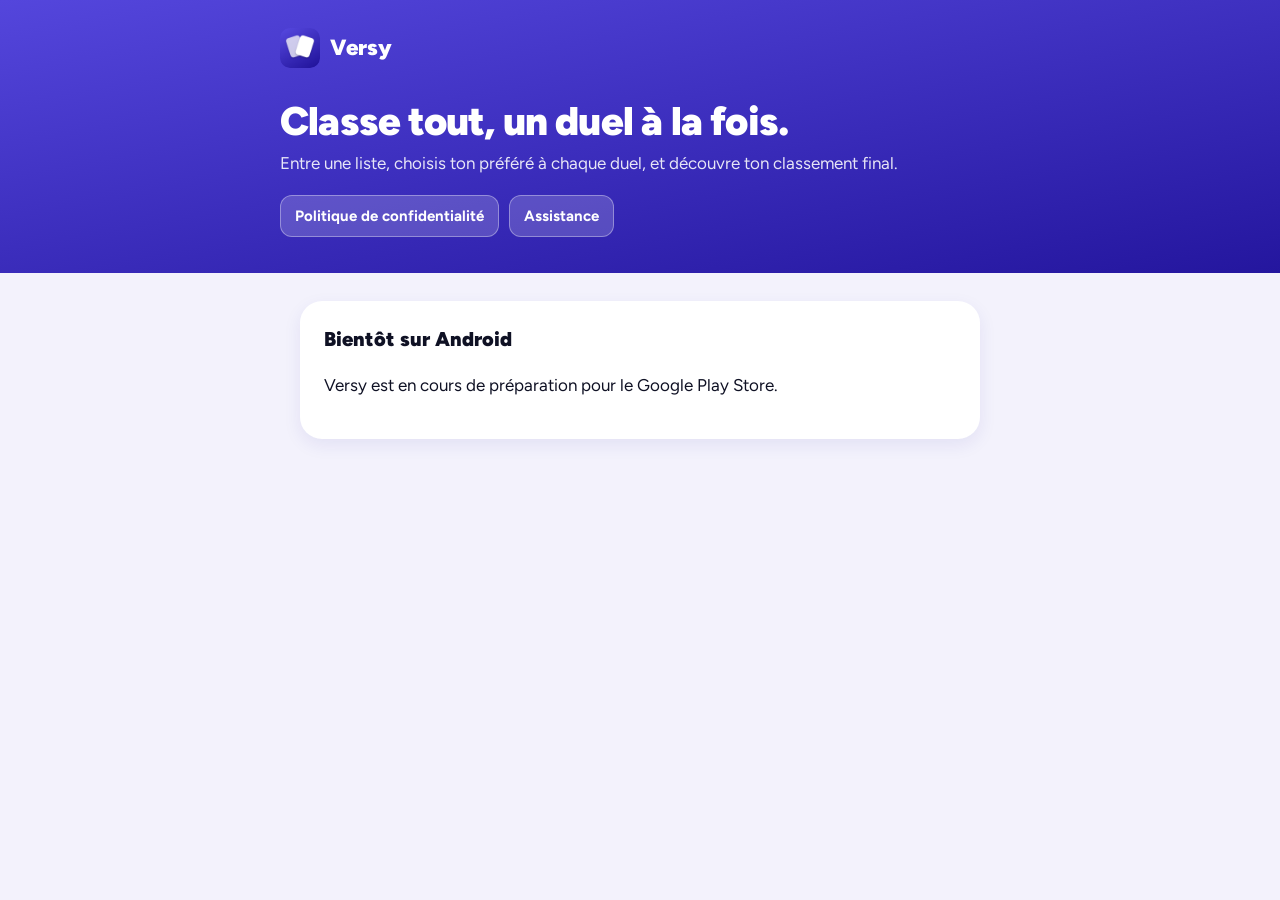
==== index.html @ 7daa331c "Site public de Versy : accueil, politique de confidentialité, assistance Co-Authored-By: Claude Opus" ====
<!doctype html>
<html lang="fr">
<head>
  <meta charset="utf-8">
  <meta name="viewport" content="width=device-width, initial-scale=1">
  <title>Versy · Classe tout, un duel à la fois</title>
  <meta name="description" content="Versy : classe n'importe quelle liste en choisissant ton préféré à chaque duel.">
  <link rel="icon" href="logo.png">
  <link rel="preconnect" href="https://fonts.googleapis.com">
  <link rel="preconnect" href="https://fonts.gstatic.com" crossorigin>
  <link rel="stylesheet" href="https://fonts.googleapis.com/css2?family=Figtree:wght@500;700;900&display=swap">
  <link rel="stylesheet" href="style.css">
</head>
<body>
  <header class="top">
    <div class="top-in">
      <a class="brand" href="./"><img src="logo.png" alt="">Versy</a>
      <h1>Classe tout, un duel à la fois.</h1>
      <p>Entre une liste, choisis ton préféré à chaque duel, et découvre ton classement final.</p>
      <nav class="links">
        <a href="confidentialite/">Politique de confidentialité</a>
        <a href="assistance/">Assistance</a>
      </nav>
    </div>
  </header>
  <main>
    <div class="card">
      <h2>Bientôt sur Android</h2>
      <p>Versy est en cours de préparation pour le Google Play Store.</p>
    </div>
  </main>
</body>
</html>
---- style.css ----
:root {
  --bg: #F3F2FC;
  --ink: #0F1124;
  --soft: #4A4E6A;
  --brand: #3524C9;
  --brand-deep: #24169E;
  --surface: #FFFFFF;
  --line: #E1DEF4;
}
* { box-sizing: border-box; }
body {
  margin: 0;
  background: var(--bg);
  color: var(--ink);
  font-family: "Figtree", system-ui, -apple-system, "Segoe UI", sans-serif;
  font-size: 17px;
  line-height: 1.6;
}
a { color: var(--brand); font-weight: 700; }
.top {
  background: linear-gradient(170deg, #5446DC, var(--brand-deep));
  color: #FFFFFF;
  padding: 28px 20px 36px;
}
.top-in, main { max-width: 720px; margin: 0 auto; }
.brand { display: inline-flex; align-items: center; gap: 10px; color: #FFFFFF; text-decoration: none; font-size: 22px; font-weight: 900; }
.brand img { width: 40px; height: 40px; border-radius: 10px; }
.top h1 { margin: 22px 0 6px; font-size: clamp(28px, 6vw, 40px); line-height: 1.15; font-weight: 900; letter-spacing: -0.02em; }
.top p { margin: 0; opacity: 0.88; }
main { padding: 28px 20px 56px; }
.card { background: var(--surface); border-radius: 22px; padding: 22px 24px; box-shadow: 0 6px 18px rgba(36, 22, 158, 0.08); margin-bottom: 18px; }
h2 { font-size: 20px; margin: 26px 0 8px; font-weight: 900; }
.card h2:first-child { margin-top: 0; }
ul { padding-left: 22px; }
li { margin: 4px 0; }
.summary { border-left: 4px solid var(--brand); }
.muted { color: var(--soft); font-size: 15px; }
nav.links { display: flex; flex-wrap: wrap; gap: 10px; margin-top: 18px; }
nav.links a { background: rgba(255, 255, 255, 0.18); border: 1px solid rgba(255, 255, 255, 0.35); color: #FFFFFF; text-decoration: none; padding: 8px 14px; border-radius: 12px; font-size: 15px; }
footer { max-width: 720px; margin: 0 auto; padding: 0 20px 40px; color: var(--soft); font-size: 14px; }
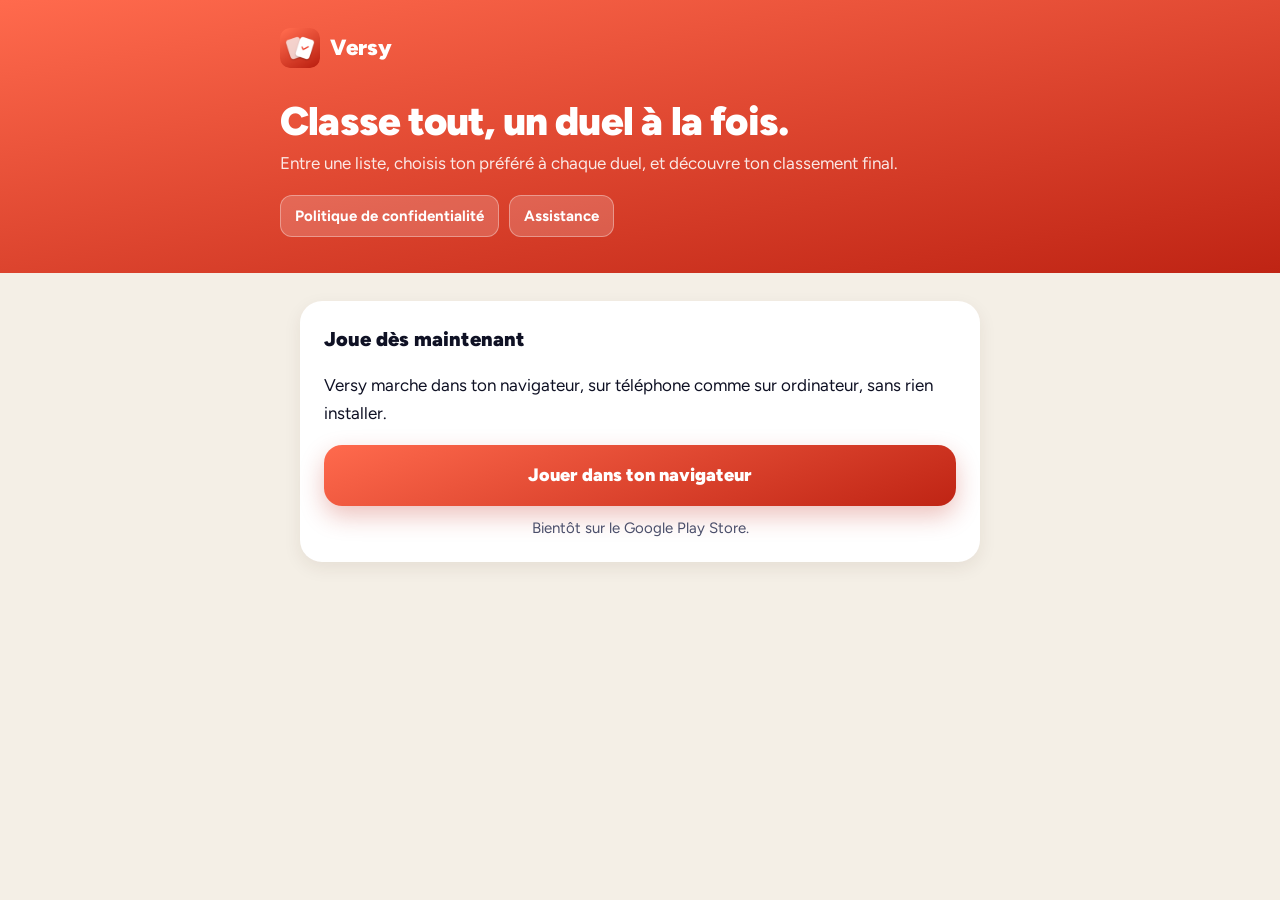
==== commit 8a5806d9: "Accueil : bouton « Jouer dans ton navigateur » vers la version web Co-Authored-By: Claude Opus 5.5 <" ====
--- a/index.html
+++ b/index.html
@@ -25,8 +25,10 @@
   </header>
   <main>
     <div class="card">
-      <h2>Bientôt sur Android</h2>
-      <p>Versy est en cours de préparation pour le Google Play Store.</p>
+      <h2>Joue dès maintenant</h2>
+      <p>Versy marche dans ton navigateur, sur téléphone comme sur ordinateur, sans rien installer.</p>
+      <a class="cta" href="/app/">Jouer dans ton navigateur</a>
+      <p class="muted">Bientôt sur le Google Play Store.</p>
     </div>
   </main>
 </body>
--- a/style.css
+++ b/style.css
@@ -1,11 +1,11 @@
 :root {
-  --bg: #F3F2FC;
+  --bg: #F4EFE6;
   --ink: #0F1124;
   --soft: #4A4E6A;
-  --brand: #3524C9;
-  --brand-deep: #24169E;
+  --brand: #EE3F2C;
+  --brand-deep: #BF2414;
   --surface: #FFFFFF;
-  --line: #E1DEF4;
+  --line: #E6DFD2;
 }
 * { box-sizing: border-box; }
 body {
@@ -18,7 +18,7 @@
 }
 a { color: var(--brand); font-weight: 700; }
 .top {
-  background: linear-gradient(170deg, #5446DC, var(--brand-deep));
+  background: linear-gradient(170deg, #FF6A4D, var(--brand-deep));
   color: #FFFFFF;
   padding: 28px 20px 36px;
 }
@@ -28,13 +28,17 @@
 .top h1 { margin: 22px 0 6px; font-size: clamp(28px, 6vw, 40px); line-height: 1.15; font-weight: 900; letter-spacing: -0.02em; }
 .top p { margin: 0; opacity: 0.88; }
 main { padding: 28px 20px 56px; }
-.card { background: var(--surface); border-radius: 22px; padding: 22px 24px; box-shadow: 0 6px 18px rgba(36, 22, 158, 0.08); margin-bottom: 18px; }
+.card { background: var(--surface); border-radius: 22px; padding: 22px 24px; box-shadow: 0 6px 18px rgba(60, 40, 10, 0.08); margin-bottom: 18px; }
 h2 { font-size: 20px; margin: 26px 0 8px; font-weight: 900; }
 .card h2:first-child { margin-top: 0; }
 ul { padding-left: 22px; }
 li { margin: 4px 0; }
 .summary { border-left: 4px solid var(--brand); }
 .muted { color: var(--soft); font-size: 15px; }
+/* Bouton principal, comme sur la page des liens de défi : seul élément en couleur de marque. */
+.cta { display: block; margin: 18px 0 4px; text-align: center; background: linear-gradient(160deg, #FF6A4D, var(--brand-deep)); color: #FFFFFF; text-decoration: none; font-size: 18px; font-weight: 900; padding: 16px 20px; border-radius: 18px; box-shadow: 0 10px 24px rgba(191, 36, 20, 0.28); }
+.cta:active { transform: scale(0.98); }
+.cta + .muted { margin: 10px 0 0; text-align: center; }
 nav.links { display: flex; flex-wrap: wrap; gap: 10px; margin-top: 18px; }
 nav.links a { background: rgba(255, 255, 255, 0.18); border: 1px solid rgba(255, 255, 255, 0.35); color: #FFFFFF; text-decoration: none; padding: 8px 14px; border-radius: 12px; font-size: 15px; }
 footer { max-width: 720px; margin: 0 auto; padding: 0 20px 40px; color: var(--soft); font-size: 14px; }
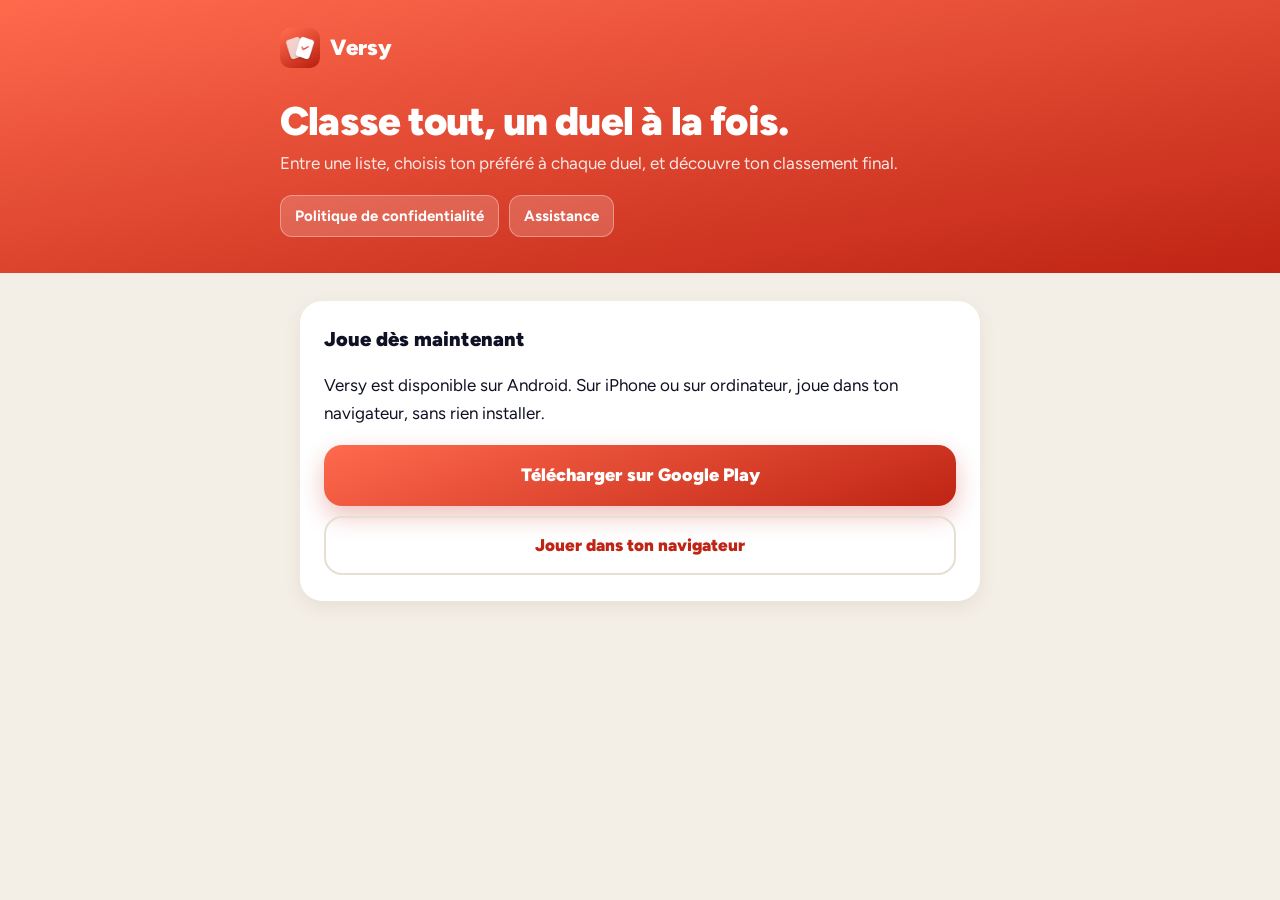
==== commit 82190475: "Versy publié sur Google Play : bouton vers le store sur l'accueil et la page du défi Co-Authored-By:" ====
--- a/index.html
+++ b/index.html
@@ -26,9 +26,9 @@
   <main>
     <div class="card">
       <h2>Joue dès maintenant</h2>
-      <p>Versy marche dans ton navigateur, sur téléphone comme sur ordinateur, sans rien installer.</p>
-      <a class="cta" href="/app/">Jouer dans ton navigateur</a>
-      <p class="muted">Bientôt sur le Google Play Store.</p>
+      <p>Versy est disponible sur Android. Sur iPhone ou sur ordinateur, joue dans ton navigateur, sans rien installer.</p>
+      <a class="cta" href="https://play.google.com/store/apps/details?id=com.gleamapps.versy">Télécharger sur Google Play</a>
+      <a class="cta secondary" href="/app/">Jouer dans ton navigateur</a>
     </div>
   </main>
 </body>
--- a/style.css
+++ b/style.css
@@ -38,6 +38,8 @@
 /* Bouton principal, comme sur la page des liens de défi : seul élément en couleur de marque. */
 .cta { display: block; margin: 18px 0 4px; text-align: center; background: linear-gradient(160deg, #FF6A4D, var(--brand-deep)); color: #FFFFFF; text-decoration: none; font-size: 18px; font-weight: 900; padding: 16px 20px; border-radius: 18px; box-shadow: 0 10px 24px rgba(191, 36, 20, 0.28); }
 .cta:active { transform: scale(0.98); }
+/* Bouton secondaire (accueil : jouer dans le navigateur) : contour, sans couleur pleine. */
+.cta.secondary { margin-top: 10px; background: none; color: var(--brand-deep); border: 2px solid var(--line); box-shadow: none; font-size: 17px; padding: 14px 20px; }
 .cta + .muted { margin: 10px 0 0; text-align: center; }
 nav.links { display: flex; flex-wrap: wrap; gap: 10px; margin-top: 18px; }
 nav.links a { background: rgba(255, 255, 255, 0.18); border: 1px solid rgba(255, 255, 255, 0.35); color: #FFFFFF; text-decoration: none; padding: 8px 14px; border-radius: 12px; font-size: 15px; }
